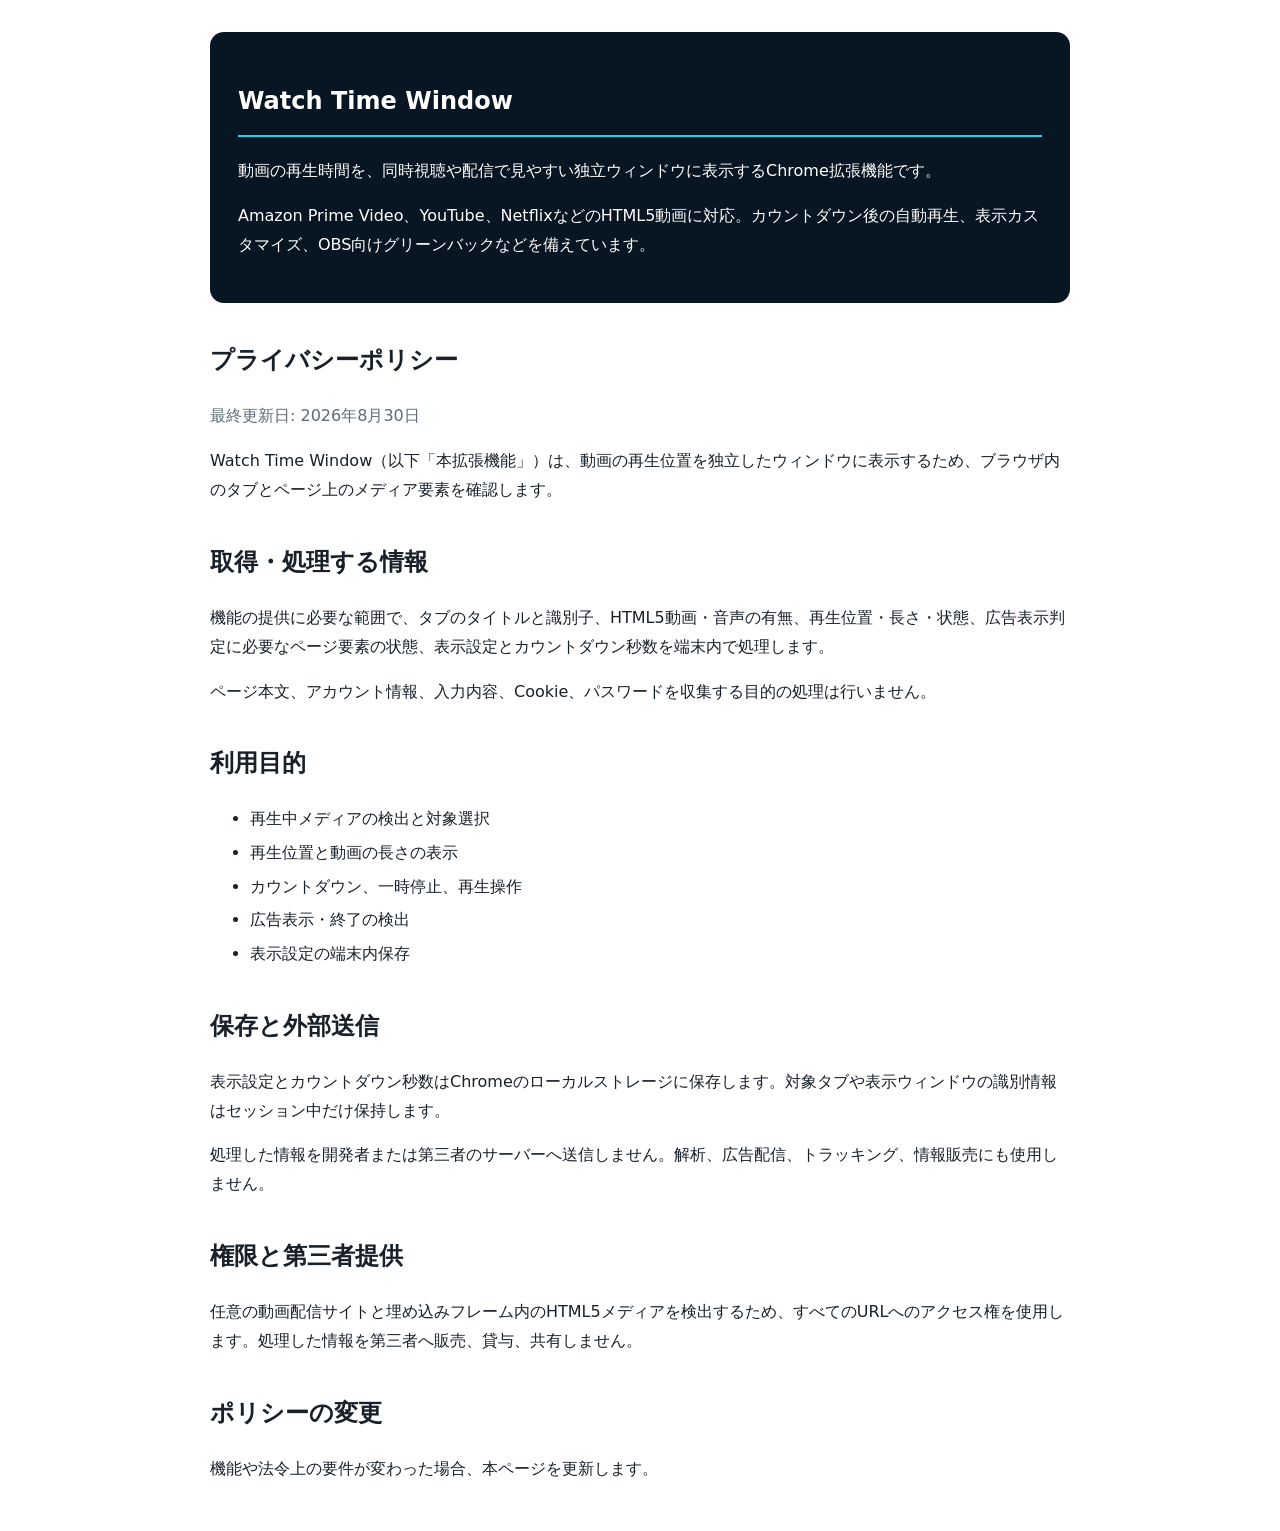
==== index.html @ 79ef9fc5 "Add Watch Time Window introduction and privacy policyｒ" ====
<!doctype html><html lang="ja"><head><meta charset="utf-8"><meta name="viewport" content="width=device-width,initial-scale=1"><title>Watch Time Window</title><style>body{font-family:system-ui,sans-serif;line-height:1.8;max-width:860px;margin:0 auto;padding:32px;color:#18202a}h1{border-bottom:2px solid #18d5f5;padding-bottom:12px}h2{margin-top:36px}li{margin:.3em 0}.hero{background:#081522;color:#fff;padding:28px;border-radius:14px}.muted{color:#5e6b78}</style></head><body><section class="hero"><h1>Watch Time Window</h1><p>動画の再生時間を、同時視聴や配信で見やすい独立ウィンドウに表示するChrome拡張機能です。</p><p>Amazon Prime Video、YouTube、NetflixなどのHTML5動画に対応。カウントダウン後の自動再生、表示カスタマイズ、OBS向けグリーンバックなどを備えています。</p></section><h2>プライバシーポリシー</h2><p class="muted">最終更新日: 2026年8月30日</p><p>Watch Time Window（以下「本拡張機能」）は、動画の再生位置を独立したウィンドウに表示するため、ブラウザ内のタブとページ上のメディア要素を確認します。</p><h2>取得・処理する情報</h2><p>機能の提供に必要な範囲で、タブのタイトルと識別子、HTML5動画・音声の有無、再生位置・長さ・状態、広告表示判定に必要なページ要素の状態、表示設定とカウントダウン秒数を端末内で処理します。</p><p>ページ本文、アカウント情報、入力内容、Cookie、パスワードを収集する目的の処理は行いません。</p><h2>利用目的</h2><ul><li>再生中メディアの検出と対象選択</li><li>再生位置と動画の長さの表示</li><li>カウントダウン、一時停止、再生操作</li><li>広告表示・終了の検出</li><li>表示設定の端末内保存</li></ul><h2>保存と外部送信</h2><p>表示設定とカウントダウン秒数はChromeのローカルストレージに保存します。対象タブや表示ウィンドウの識別情報はセッション中だけ保持します。</p><p>処理した情報を開発者または第三者のサーバーへ送信しません。解析、広告配信、トラッキング、情報販売にも使用しません。</p><h2>権限と第三者提供</h2><p>任意の動画配信サイトと埋め込みフレーム内のHTML5メディアを検出するため、すべてのURLへのアクセス権を使用します。処理した情報を第三者へ販売、貸与、共有しません。</p><h2>ポリシーの変更</h2><p>機能や法令上の要件が変わった場合、本ページを更新します。</p></body></html>
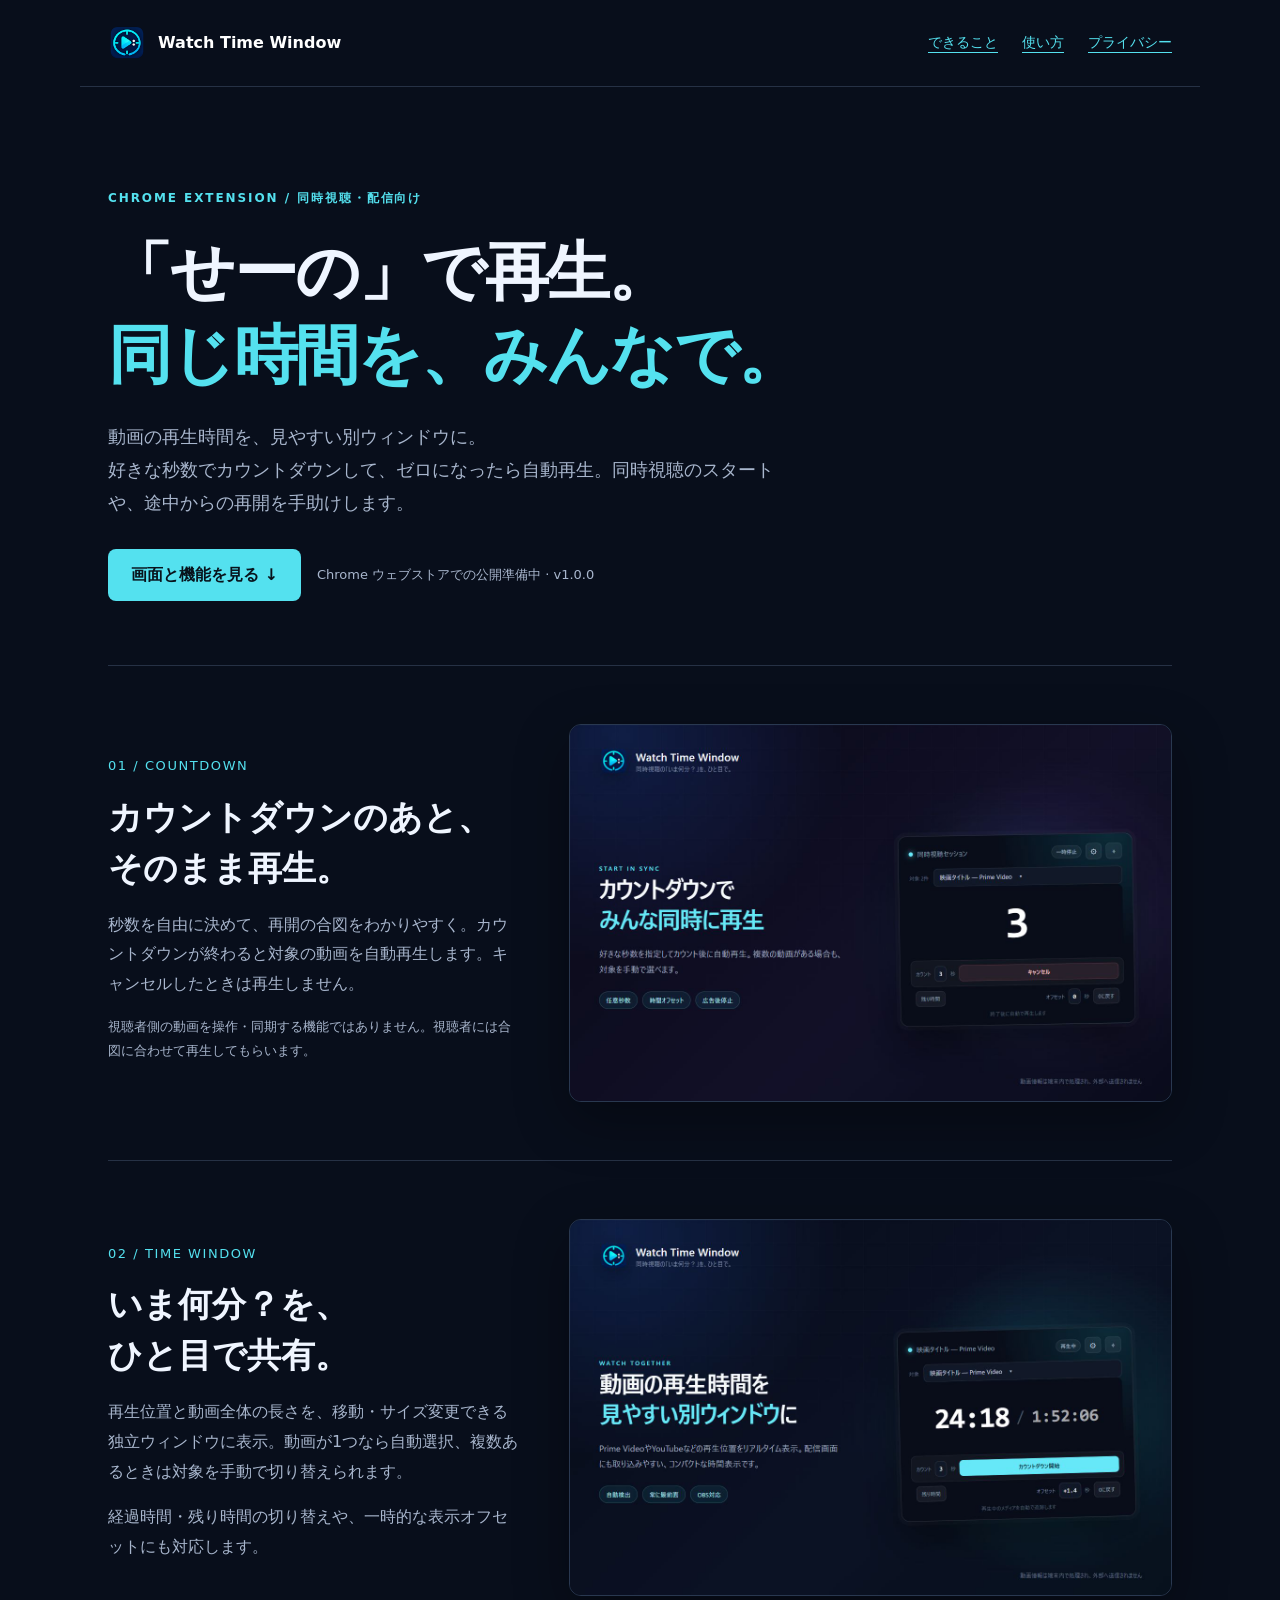
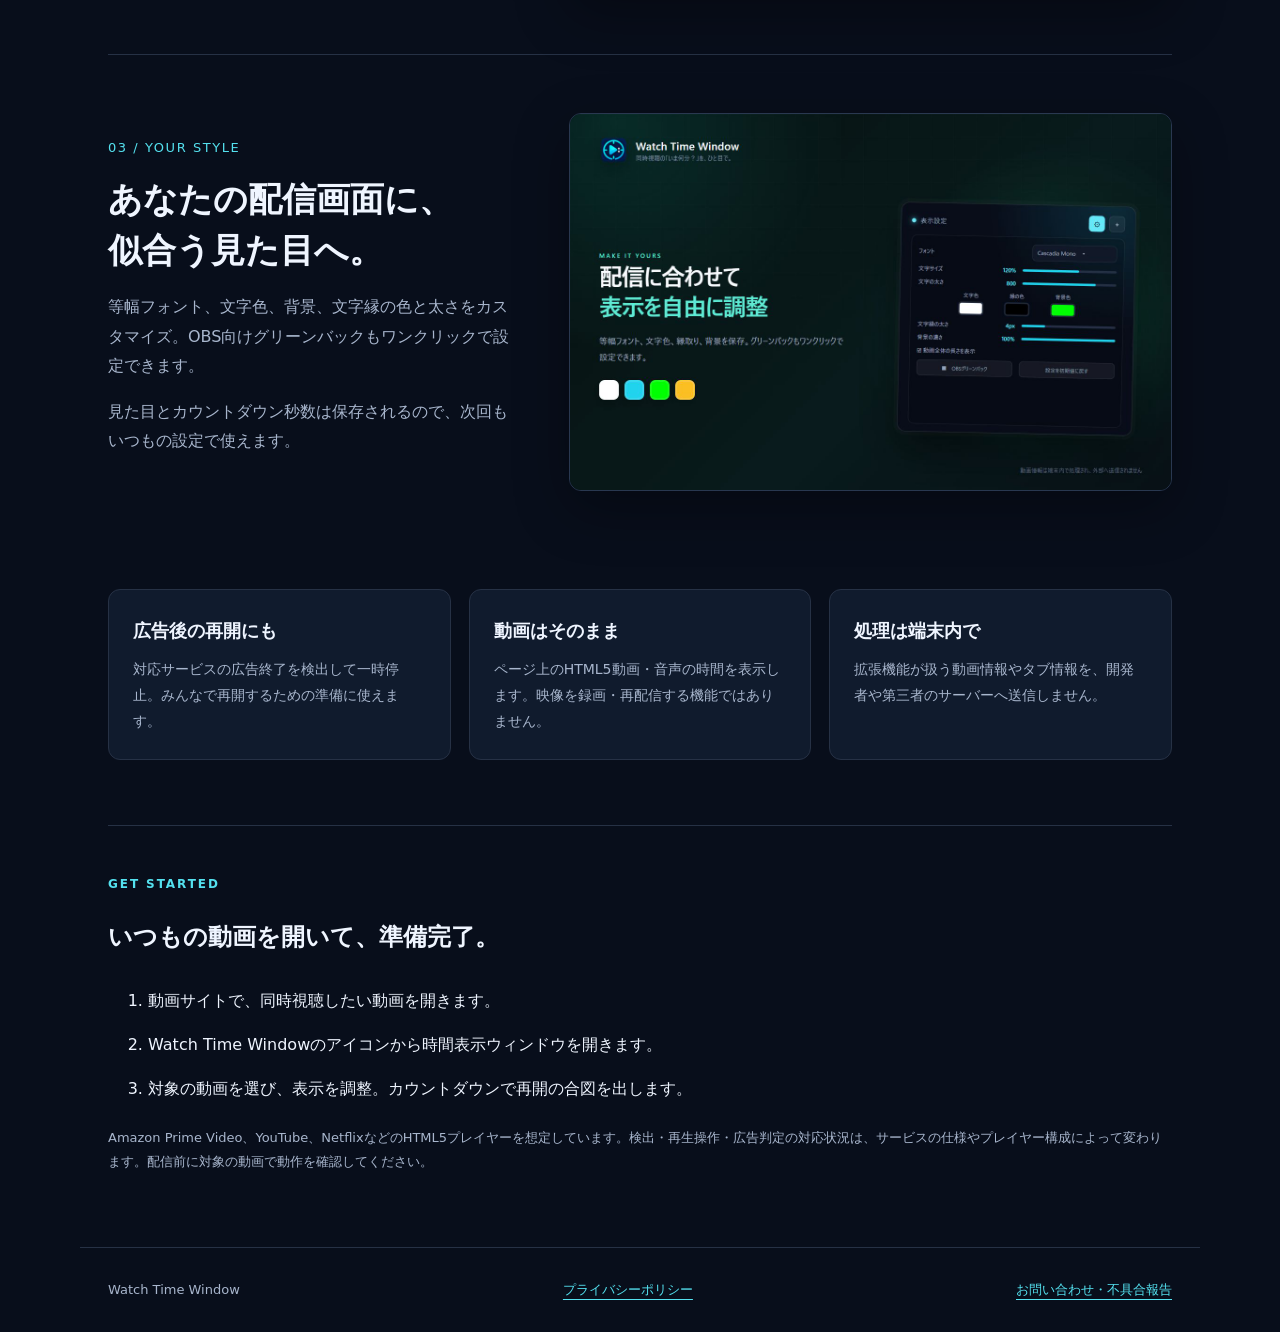
==== commit f4241b04: "feat: スクリーンショット付き紹介ページとプライバシーポリシーを整備" ====
--- a/index.html
+++ b/index.html
@@ -1 +1,23 @@
-<!doctype html><html lang="ja"><head><meta charset="utf-8"><meta name="viewport" content="width=device-width,initial-scale=1"><title>Watch Time Window</title><style>body{font-family:system-ui,sans-serif;line-height:1.8;max-width:860px;margin:0 auto;padding:32px;color:#18202a}h1{border-bottom:2px solid #18d5f5;padding-bottom:12px}h2{margin-top:36px}li{margin:.3em 0}.hero{background:#081522;color:#fff;padding:28px;border-radius:14px}.muted{color:#5e6b78}</style></head><body><section class="hero"><h1>Watch Time Window</h1><p>動画の再生時間を、同時視聴や配信で見やすい独立ウィンドウに表示するChrome拡張機能です。</p><p>Amazon Prime Video、YouTube、NetflixなどのHTML5動画に対応。カウントダウン後の自動再生、表示カスタマイズ、OBS向けグリーンバックなどを備えています。</p></section><h2>プライバシーポリシー</h2><p class="muted">最終更新日: 2026年8月30日</p><p>Watch Time Window（以下「本拡張機能」）は、動画の再生位置を独立したウィンドウに表示するため、ブラウザ内のタブとページ上のメディア要素を確認します。</p><h2>取得・処理する情報</h2><p>機能の提供に必要な範囲で、タブのタイトルと識別子、HTML5動画・音声の有無、再生位置・長さ・状態、広告表示判定に必要なページ要素の状態、表示設定とカウントダウン秒数を端末内で処理します。</p><p>ページ本文、アカウント情報、入力内容、Cookie、パスワードを収集する目的の処理は行いません。</p><h2>利用目的</h2><ul><li>再生中メディアの検出と対象選択</li><li>再生位置と動画の長さの表示</li><li>カウントダウン、一時停止、再生操作</li><li>広告表示・終了の検出</li><li>表示設定の端末内保存</li></ul><h2>保存と外部送信</h2><p>表示設定とカウントダウン秒数はChromeのローカルストレージに保存します。対象タブや表示ウィンドウの識別情報はセッション中だけ保持します。</p><p>処理した情報を開発者または第三者のサーバーへ送信しません。解析、広告配信、トラッキング、情報販売にも使用しません。</p><h2>権限と第三者提供</h2><p>任意の動画配信サイトと埋め込みフレーム内のHTML5メディアを検出するため、すべてのURLへのアクセス権を使用します。処理した情報を第三者へ販売、貸与、共有しません。</p><h2>ポリシーの変更</h2><p>機能や法令上の要件が変わった場合、本ページを更新します。</p></body></html>
+<!doctype html>
+<html lang="ja">
+<head>
+<meta charset="utf-8"><meta name="viewport" content="width=device-width, initial-scale=1">
+<title>Watch Time Window — 同時視聴の再生時間を、見やすく。</title>
+<meta name="description" content="動画の再生時間を別ウィンドウに表示。カウントダウン後の自動再生やOBS向け表示調整ができる、同時視聴配信向けChrome拡張機能。">
+<meta property="og:title" content="Watch Time Window — 同時視聴の再生時間を、見やすく。">
+<meta property="og:type" content="website"><meta property="og:image" content="https://shenna25.github.io/watch-time-window-site/assets/screenshot-3-sync-1280x800.png"><meta name="twitter:card" content="summary_large_image">
+<link rel="icon" href="assets/icon-128.png"><link rel="stylesheet" href="styles.css">
+</head>
+<body>
+<header><a class="brand" href="./"><img src="assets/icon-128.png" width="38" height="38" alt="">Watch Time Window</a><nav aria-label="メインナビゲーション"><a href="#features">できること</a><a href="#usage">使い方</a><a href="privacy.html">プライバシー</a></nav></header>
+<main>
+<section class="hero"><p class="eyebrow">CHROME EXTENSION / 同時視聴・配信向け</p><h1>「せーの」で再生。<br><span>同じ時間を、みんなで。</span></h1><p class="lead">動画の再生時間を、見やすい別ウィンドウに。<br>好きな秒数でカウントダウンして、ゼロになったら自動再生。同時視聴のスタートや、途中からの再開を手助けします。</p><div class="actions"><a class="button" href="#features">画面と機能を見る ↓</a><span class="tag">Chrome ウェブストアでの公開準備中 · v1.0.0</span></div></section>
+<section id="features" aria-label="主な機能">
+<article class="feature"><div><span class="number">01 / COUNTDOWN</span><h2>カウントダウンのあと、<br>そのまま再生。</h2><p>秒数を自由に決めて、再開の合図をわかりやすく。カウントダウンが終わると対象の動画を自動再生します。キャンセルしたときは再生しません。</p><p class="note">視聴者側の動画を操作・同期する機能ではありません。視聴者には合図に合わせて再生してもらいます。</p></div><a href="assets/screenshot-3-sync-1280x800.png" aria-label="カウントダウン画像を拡大"><img src="assets/screenshot-3-sync-1280x800.png" width="1280" height="800" alt="カウントダウンでみんなの再開を合図。表示ウィンドウに大きく3を表示"></a></article>
+<article class="feature"><div><span class="number">02 / TIME WINDOW</span><h2>いま何分？を、<br>ひと目で共有。</h2><p>再生位置と動画全体の長さを、移動・サイズ変更できる独立ウィンドウに表示。動画が1つなら自動選択、複数あるときは対象を手動で切り替えられます。</p><p>経過時間・残り時間の切り替えや、一時的な表示オフセットにも対応します。</p></div><a href="assets/screenshot-1-main-1280x800.png" aria-label="再生時間表示画像を拡大"><img src="assets/screenshot-1-main-1280x800.png" width="1280" height="800" loading="lazy" alt="動画の再生時間を見やすい別ウィンドウに表示した画面"></a></article>
+<article class="feature"><div><span class="number">03 / YOUR STYLE</span><h2>あなたの配信画面に、<br>似合う見た目へ。</h2><p>等幅フォント、文字色、背景、文字縁の色と太さをカスタマイズ。OBS向けグリーンバックもワンクリックで設定できます。</p><p>見た目とカウントダウン秒数は保存されるので、次回もいつもの設定で使えます。</p></div><a href="assets/screenshot-2-customize-1280x800.png" aria-label="表示調整画像を拡大"><img src="assets/screenshot-2-customize-1280x800.png" width="1280" height="800" loading="lazy" alt="配信に合わせて表示色や文字縁を調整する設定画面"></a></article>
+</section>
+<section class="extras" aria-label="その他の特徴"><div class="grid"><article class="card"><h3>広告後の再開にも</h3><p>対応サービスの広告終了を検出して一時停止。みんなで再開するための準備に使えます。</p></article><article class="card"><h3>動画はそのまま</h3><p>ページ上のHTML5動画・音声の時間を表示します。映像を録画・再配信する機能ではありません。</p></article><article class="card"><h3>処理は端末内で</h3><p>拡張機能が扱う動画情報やタブ情報を、開発者や第三者のサーバーへ送信しません。</p></article></div></section>
+<section class="steps" id="usage"><p class="eyebrow">GET STARTED</p><h2>いつもの動画を開いて、準備完了。</h2><ol><li>動画サイトで、同時視聴したい動画を開きます。</li><li>Watch Time Windowのアイコンから時間表示ウィンドウを開きます。</li><li>対象の動画を選び、表示を調整。カウントダウンで再開の合図を出します。</li></ol><p class="note">Amazon Prime Video、YouTube、NetflixなどのHTML5プレイヤーを想定しています。検出・再生操作・広告判定の対応状況は、サービスの仕様やプレイヤー構成によって変わります。配信前に対象の動画で動作を確認してください。</p></section>
+</main><footer><span>Watch Time Window</span><a href="privacy.html">プライバシーポリシー</a><a href="https://github.com/shenna25/watch-time-window-site/issues">お問い合わせ・不具合報告</a></footer>
+</body></html>
--- a/styles.css
+++ b/styles.css
@@ -0,0 +1 @@
+:root{color-scheme:dark;--bg:#080e1b;--panel:#101b2d;--text:#eff5ff;--muted:#a8b6cd;--accent:#54e1ef}*{box-sizing:border-box}html{scroll-behavior:smooth;scroll-padding-top:24px}body{margin:0;background:var(--bg);color:var(--text);font:16px/1.85 system-ui,-apple-system,sans-serif}a{color:var(--accent);text-underline-offset:5px}a:hover{color:white}a:focus-visible{outline:3px solid var(--accent);outline-offset:6px}header,main,footer{max-width:1120px;margin:auto;padding-inline:28px}header{display:flex;align-items:center;justify-content:space-between;gap:20px;padding-block:24px;border-bottom:1px solid #263145}.brand{display:flex;align-items:center;gap:12px;color:white;text-decoration:none;font-weight:750}.brand img{width:38px;height:38px}nav{display:flex;gap:24px;font-size:14px}.hero{padding:88px 0 64px;max-width:920px}.eyebrow{color:var(--accent);font-size:12px;letter-spacing:.16em;font-weight:700}.hero h1{font-size:clamp(34px,5.8vw,64px);line-height:1.3;letter-spacing:-.035em;margin:22px 0}.hero h1 span{color:var(--accent)}.lead{color:var(--muted);font-size:18px;max-width:670px}.actions{display:flex;gap:16px;align-items:center;flex-wrap:wrap;margin-top:30px}.button{display:inline-block;padding:11px 23px;border-radius:8px;background:var(--accent);color:#08131c;text-decoration:none;font-weight:750}.button:hover{background:white;color:#08131c}.tag{font-size:13px;color:var(--muted)}.feature{display:grid;grid-template-columns:1fr 1.45fr;gap:45px;align-items:center;padding:58px 0;border-top:1px solid #263145}.feature h2{font-size:clamp(25px,3vw,34px);line-height:1.5;margin:12px 0}.feature p{color:var(--muted)}.feature img{width:100%;height:auto;display:block;border-radius:12px;border:1px solid #293850;box-shadow:0 18px 55px #0005}.feature a{display:block}.number{color:var(--accent);font-size:13px;letter-spacing:.12em}.extras{padding:40px 0 65px}.grid{display:grid;grid-template-columns:repeat(3,1fr);gap:18px}.card{background:var(--panel);border:1px solid #263145;border-radius:12px;padding:24px}.card h3{font-size:18px;margin:0 0 10px}.card p{font-size:14px;color:var(--muted);margin:0}.steps{padding:35px 0 60px;border-top:1px solid #263145}.steps li{padding:7px 0}.note{font-size:13px;color:var(--muted)}footer{padding-block:30px;display:flex;justify-content:space-between;gap:20px;border-top:1px solid #263145;font-size:13px;color:var(--muted)}.document{max-width:800px;padding-block:55px 80px}.document h1{font-size:32px}.document h2{margin-top:36px;font-size:22px}.document p,.document li{color:#c3cee0}@media(max-width:720px){header,main,footer{padding-inline:20px}header{align-items:flex-start;flex-direction:column;gap:12px}nav{gap:20px}.hero{padding:48px 0}.hero h1 br{display:none}.feature{grid-template-columns:1fr;gap:20px;padding:36px 0}.grid{grid-template-columns:1fr}.lead{font-size:16px}footer{flex-direction:column;gap:8px}}@media(prefers-reduced-motion:reduce){html{scroll-behavior:auto}}
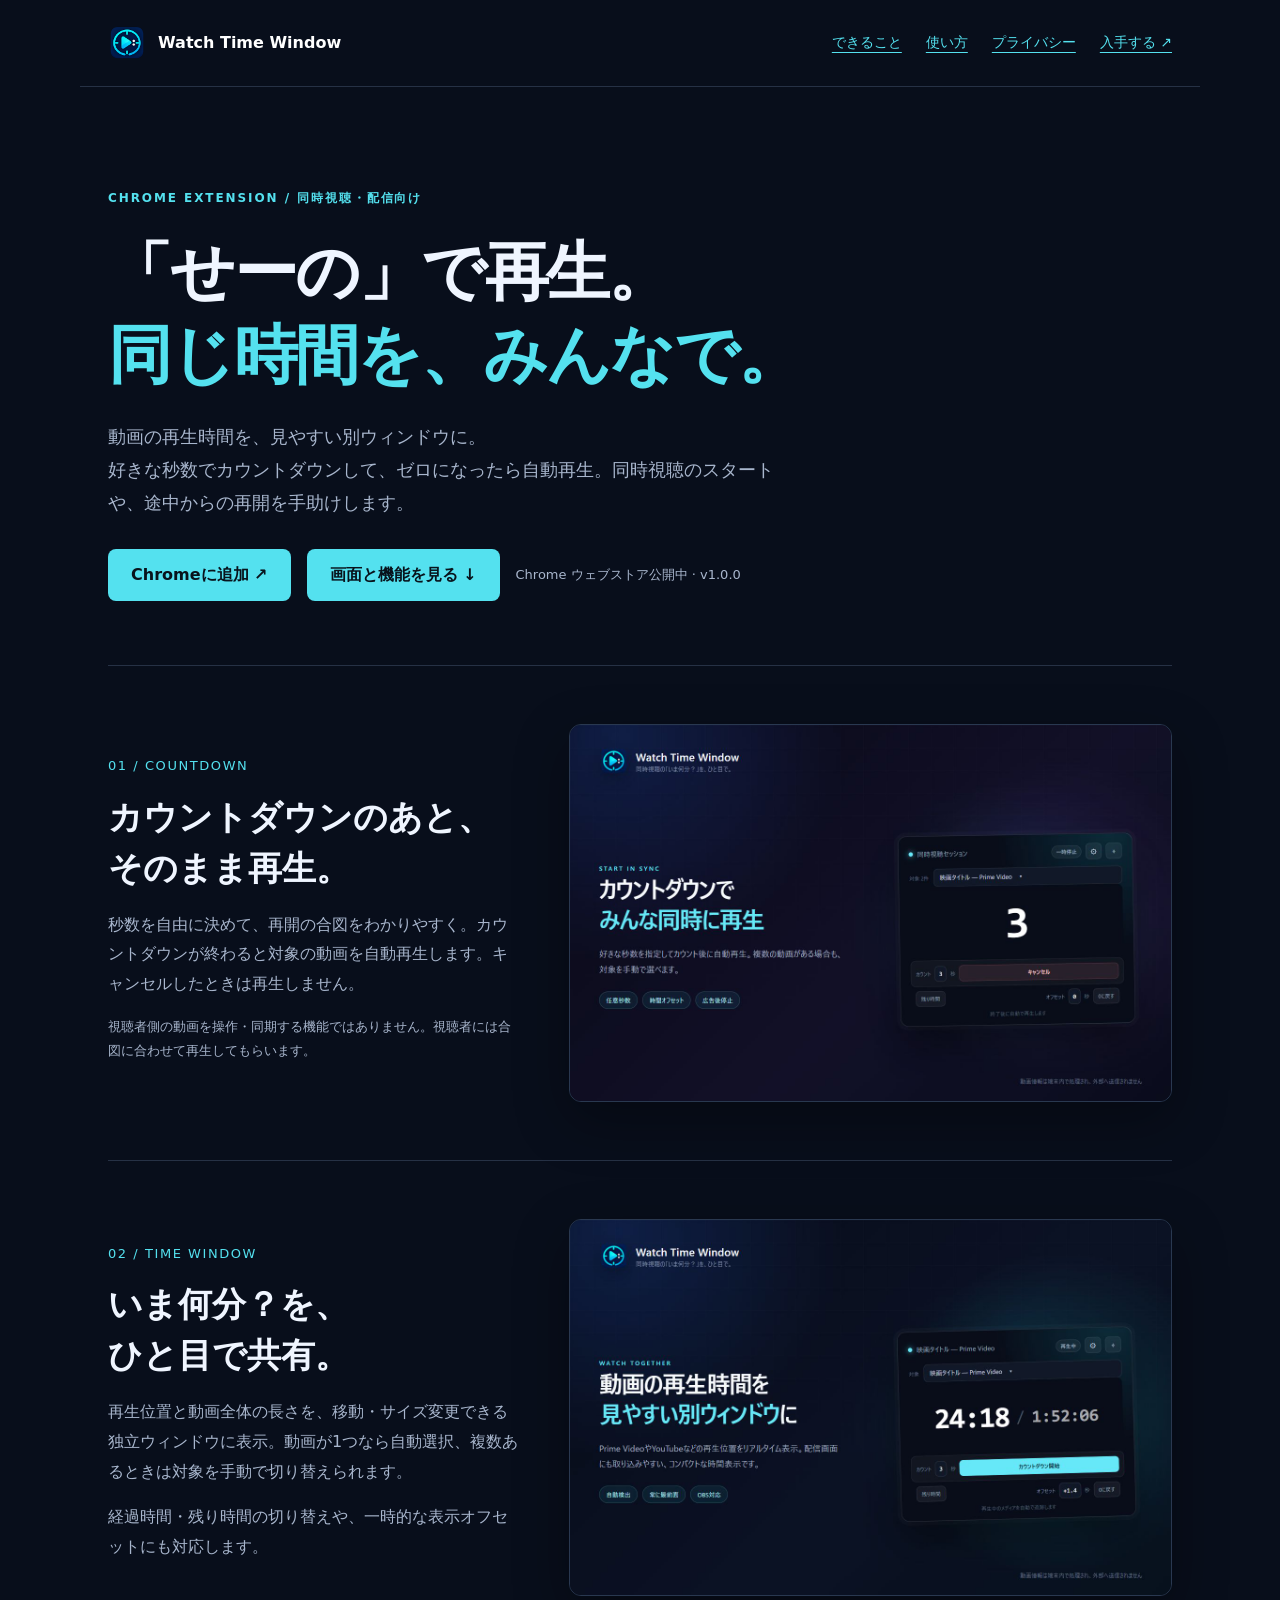
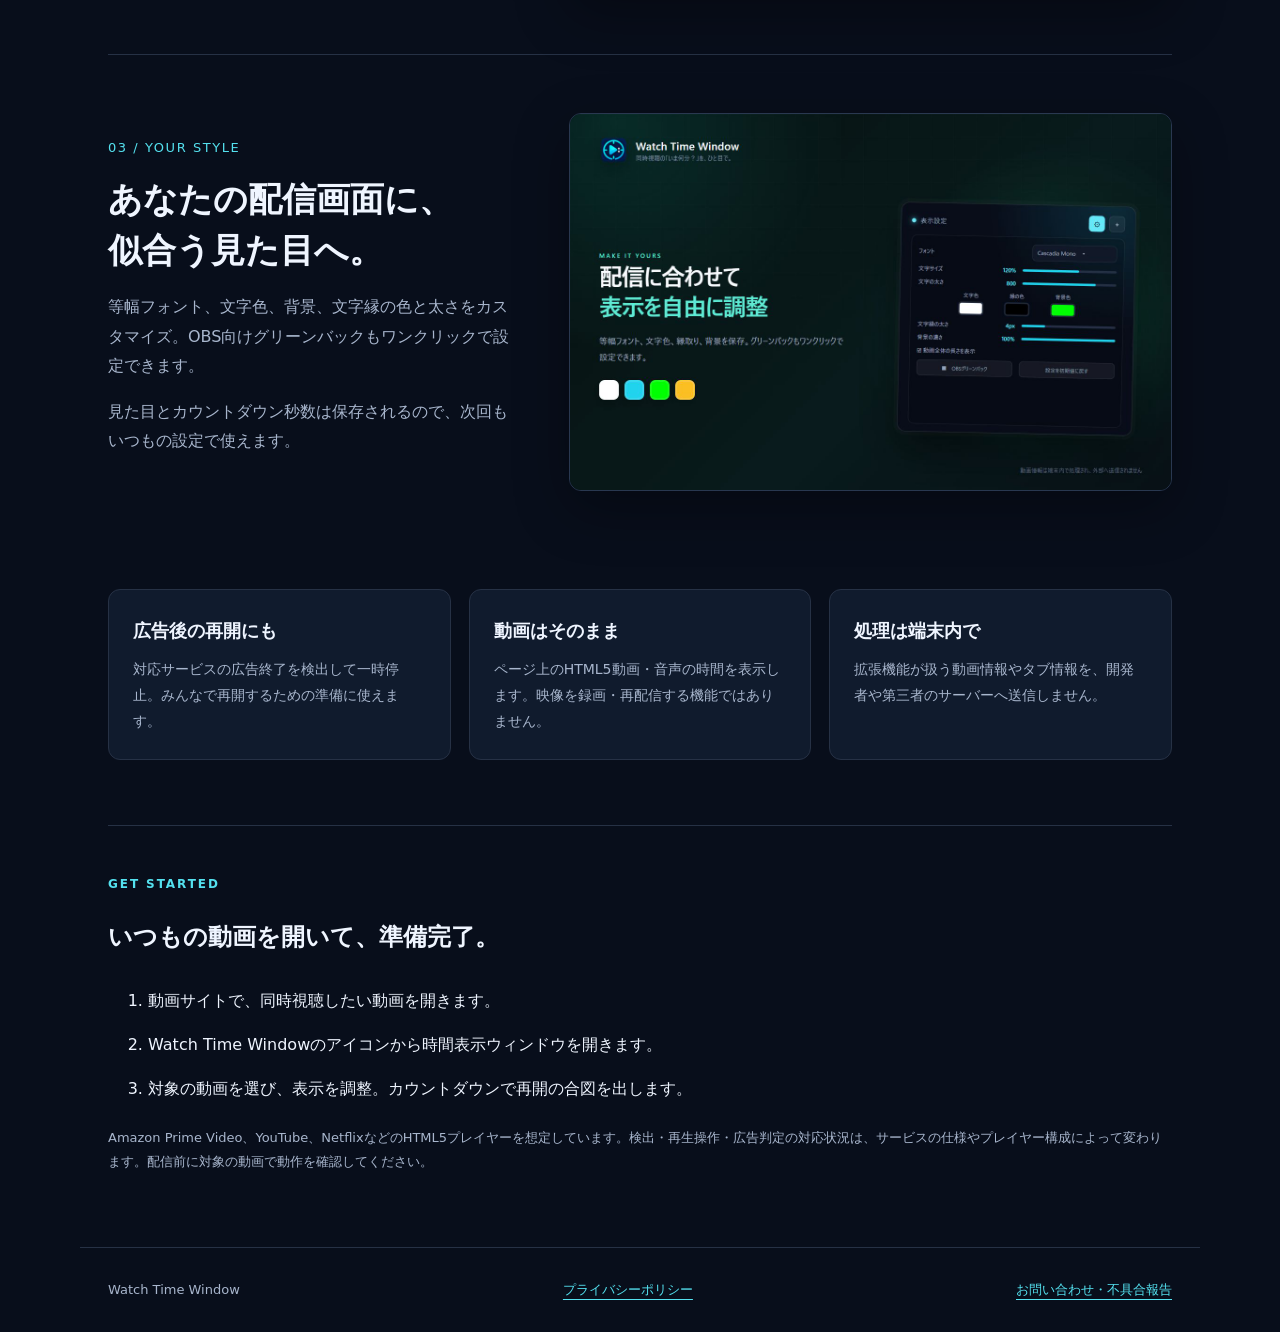
==== commit fc1449c9: "feat: Chrome Web Storeへのリンクを追加" ====
--- a/index.html
+++ b/index.html
@@ -9,9 +9,9 @@
 <link rel="icon" href="assets/icon-128.png"><link rel="stylesheet" href="styles.css">
 </head>
 <body>
-<header><a class="brand" href="./"><img src="assets/icon-128.png" width="38" height="38" alt="">Watch Time Window</a><nav aria-label="メインナビゲーション"><a href="#features">できること</a><a href="#usage">使い方</a><a href="privacy.html">プライバシー</a></nav></header>
+<header><a class="brand" href="./"><img src="assets/icon-128.png" width="38" height="38" alt="">Watch Time Window</a><nav aria-label="メインナビゲーション"><a href="#features">できること</a><a href="#usage">使い方</a><a href="privacy.html">プライバシー</a><a href="https://chromewebstore.google.com/detail/bpnphfpalblagajlkalkkjpapmiennlk?utm_source=website" target="_blank" rel="noopener">入手する ↗</a></nav></header>
 <main>
-<section class="hero"><p class="eyebrow">CHROME EXTENSION / 同時視聴・配信向け</p><h1>「せーの」で再生。<br><span>同じ時間を、みんなで。</span></h1><p class="lead">動画の再生時間を、見やすい別ウィンドウに。<br>好きな秒数でカウントダウンして、ゼロになったら自動再生。同時視聴のスタートや、途中からの再開を手助けします。</p><div class="actions"><a class="button" href="#features">画面と機能を見る ↓</a><span class="tag">Chrome ウェブストアでの公開準備中 · v1.0.0</span></div></section>
+<section class="hero"><p class="eyebrow">CHROME EXTENSION / 同時視聴・配信向け</p><h1>「せーの」で再生。<br><span>同じ時間を、みんなで。</span></h1><p class="lead">動画の再生時間を、見やすい別ウィンドウに。<br>好きな秒数でカウントダウンして、ゼロになったら自動再生。同時視聴のスタートや、途中からの再開を手助けします。</p><div class="actions"><a class="button" href="https://chromewebstore.google.com/detail/bpnphfpalblagajlkalkkjpapmiennlk?utm_source=website" target="_blank" rel="noopener">Chromeに追加 ↗</a><a class="button" href="#features">画面と機能を見る ↓</a><span class="tag">Chrome ウェブストア公開中 · v1.0.0</span></div></section>
 <section id="features" aria-label="主な機能">
 <article class="feature"><div><span class="number">01 / COUNTDOWN</span><h2>カウントダウンのあと、<br>そのまま再生。</h2><p>秒数を自由に決めて、再開の合図をわかりやすく。カウントダウンが終わると対象の動画を自動再生します。キャンセルしたときは再生しません。</p><p class="note">視聴者側の動画を操作・同期する機能ではありません。視聴者には合図に合わせて再生してもらいます。</p></div><a href="assets/screenshot-3-sync-1280x800.png" aria-label="カウントダウン画像を拡大"><img src="assets/screenshot-3-sync-1280x800.png" width="1280" height="800" alt="カウントダウンでみんなの再開を合図。表示ウィンドウに大きく3を表示"></a></article>
 <article class="feature"><div><span class="number">02 / TIME WINDOW</span><h2>いま何分？を、<br>ひと目で共有。</h2><p>再生位置と動画全体の長さを、移動・サイズ変更できる独立ウィンドウに表示。動画が1つなら自動選択、複数あるときは対象を手動で切り替えられます。</p><p>経過時間・残り時間の切り替えや、一時的な表示オフセットにも対応します。</p></div><a href="assets/screenshot-1-main-1280x800.png" aria-label="再生時間表示画像を拡大"><img src="assets/screenshot-1-main-1280x800.png" width="1280" height="800" loading="lazy" alt="動画の再生時間を見やすい別ウィンドウに表示した画面"></a></article>
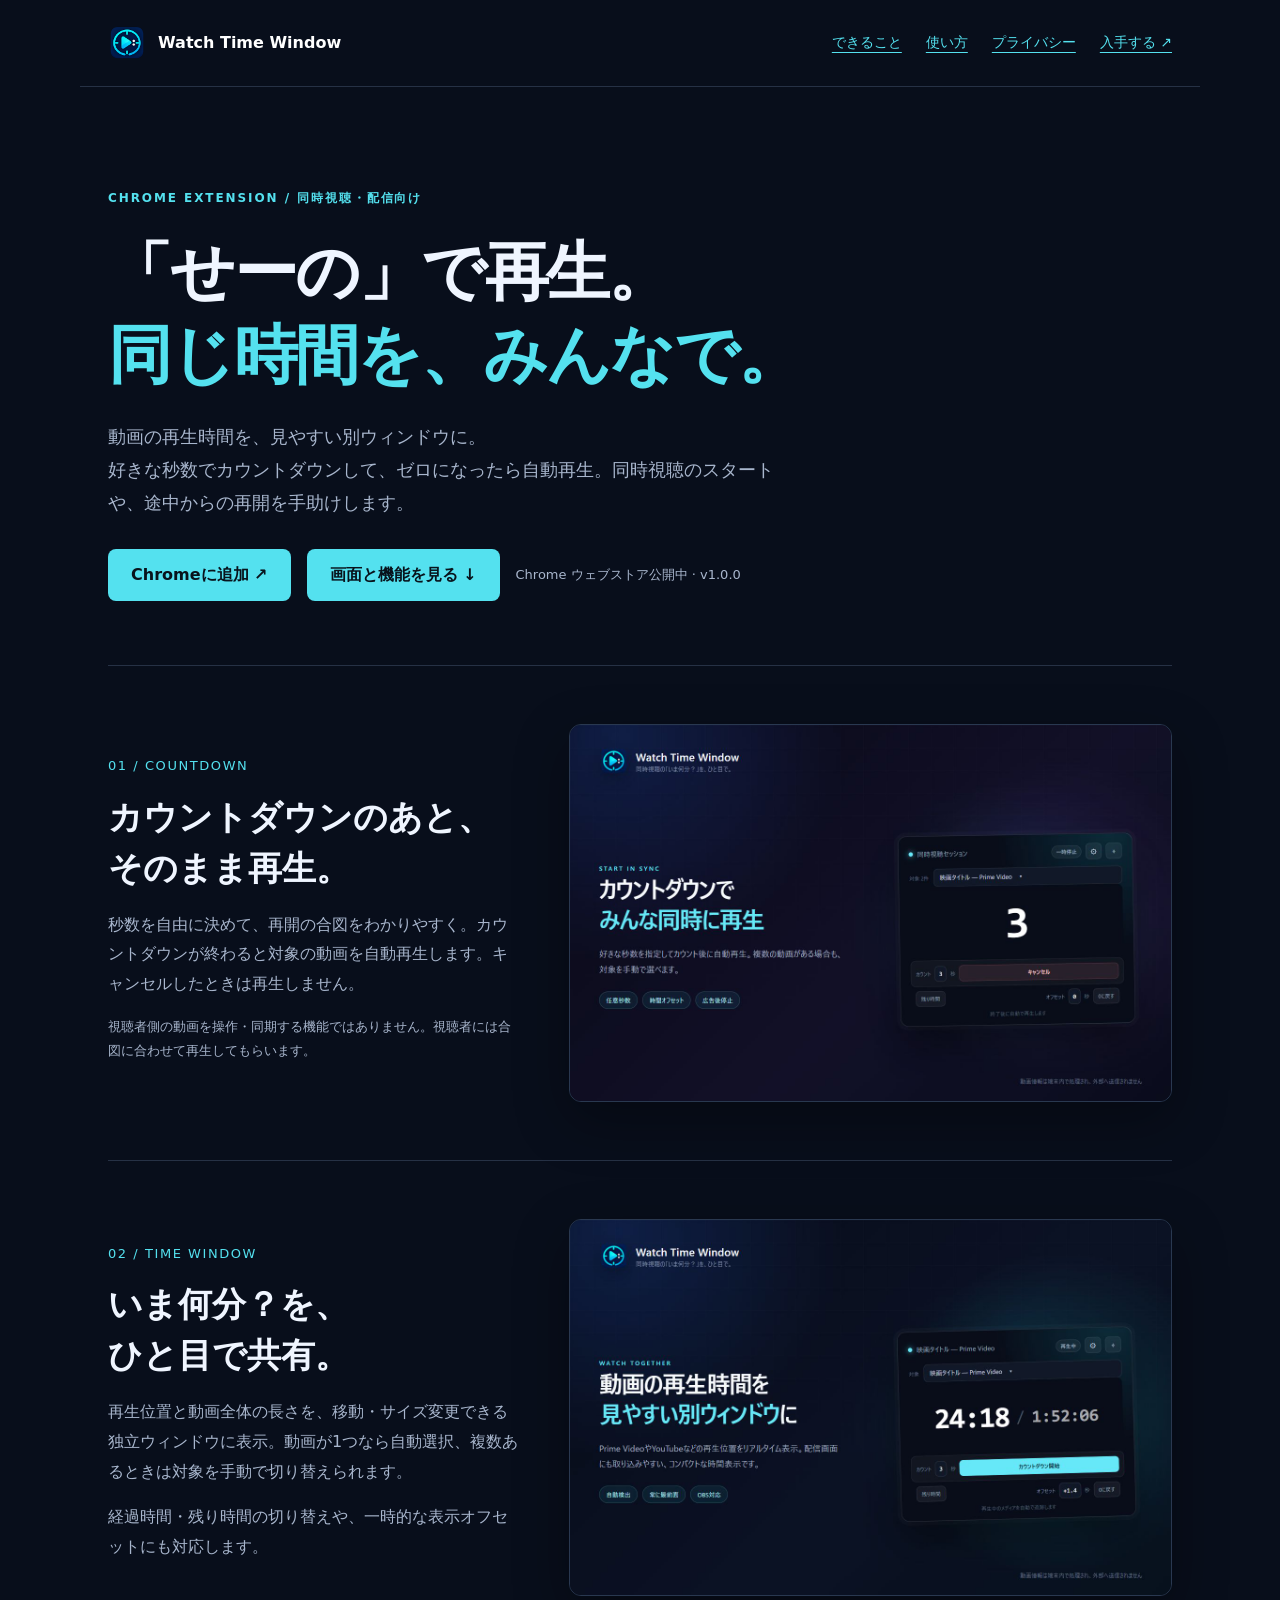
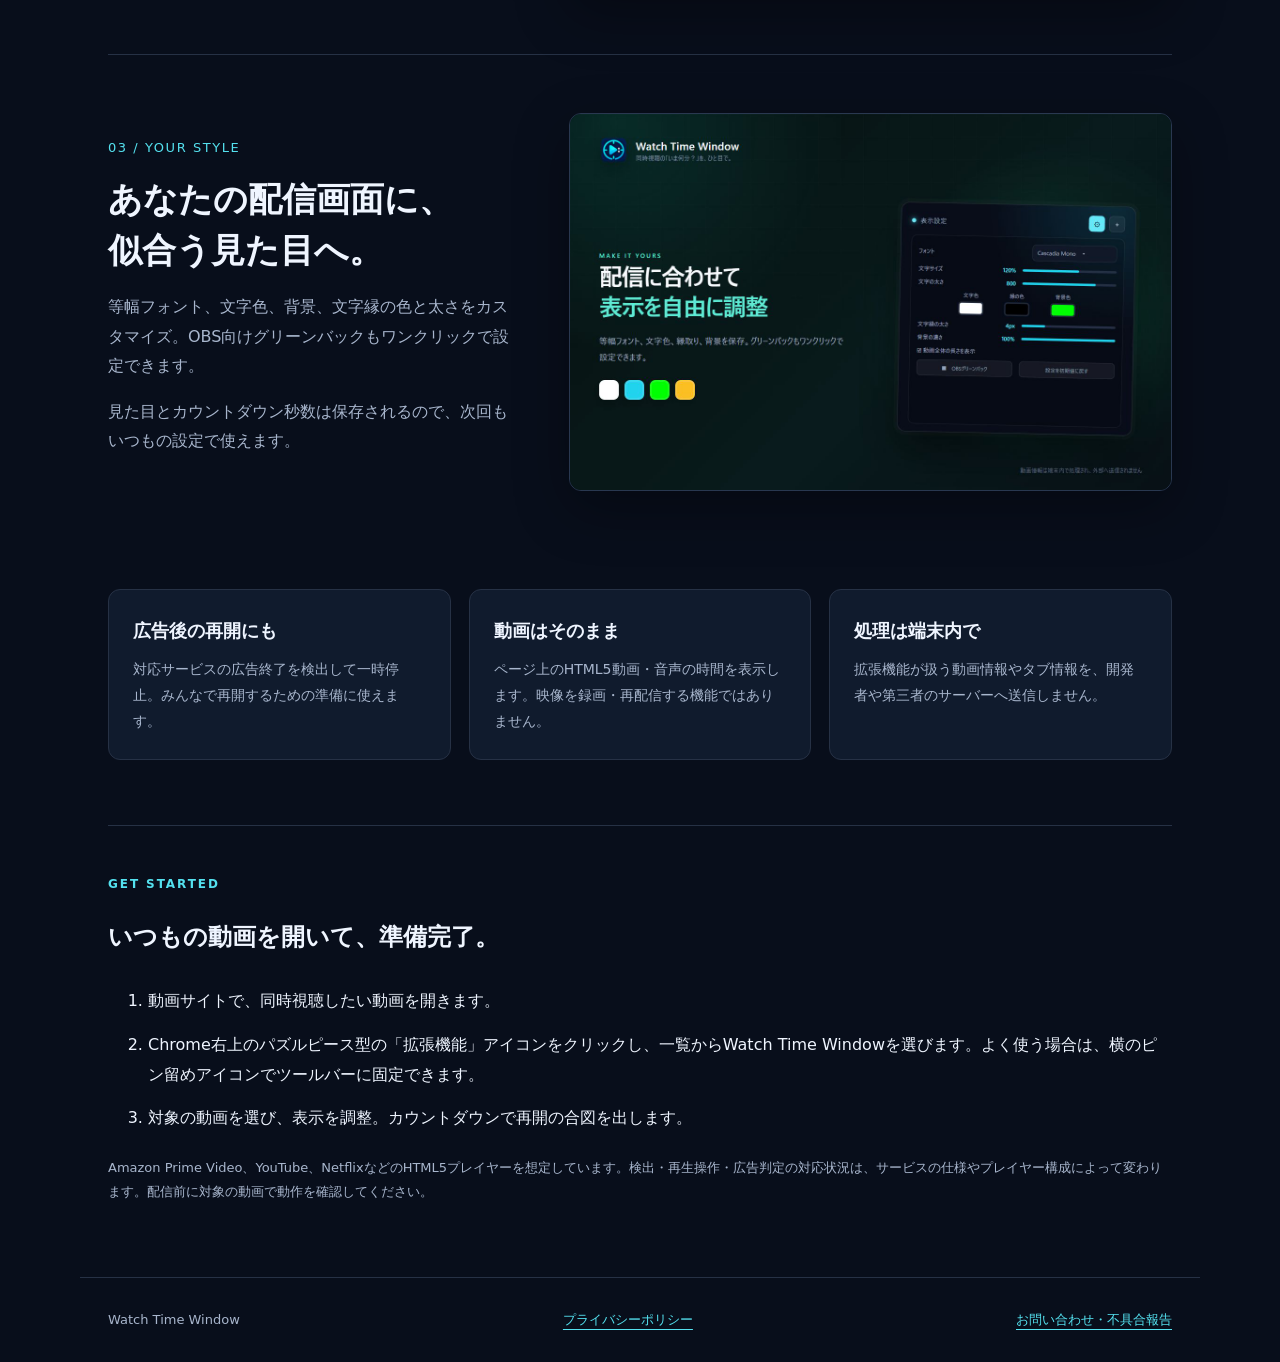
==== commit ba9db1f5: "docs: 拡張機能の開き方を具体化" ====
--- a/index.html
+++ b/index.html
@@ -18,6 +18,6 @@
 <article class="feature"><div><span class="number">03 / YOUR STYLE</span><h2>あなたの配信画面に、<br>似合う見た目へ。</h2><p>等幅フォント、文字色、背景、文字縁の色と太さをカスタマイズ。OBS向けグリーンバックもワンクリックで設定できます。</p><p>見た目とカウントダウン秒数は保存されるので、次回もいつもの設定で使えます。</p></div><a href="assets/screenshot-2-customize-1280x800.png" aria-label="表示調整画像を拡大"><img src="assets/screenshot-2-customize-1280x800.png" width="1280" height="800" loading="lazy" alt="配信に合わせて表示色や文字縁を調整する設定画面"></a></article>
 </section>
 <section class="extras" aria-label="その他の特徴"><div class="grid"><article class="card"><h3>広告後の再開にも</h3><p>対応サービスの広告終了を検出して一時停止。みんなで再開するための準備に使えます。</p></article><article class="card"><h3>動画はそのまま</h3><p>ページ上のHTML5動画・音声の時間を表示します。映像を録画・再配信する機能ではありません。</p></article><article class="card"><h3>処理は端末内で</h3><p>拡張機能が扱う動画情報やタブ情報を、開発者や第三者のサーバーへ送信しません。</p></article></div></section>
-<section class="steps" id="usage"><p class="eyebrow">GET STARTED</p><h2>いつもの動画を開いて、準備完了。</h2><ol><li>動画サイトで、同時視聴したい動画を開きます。</li><li>Watch Time Windowのアイコンから時間表示ウィンドウを開きます。</li><li>対象の動画を選び、表示を調整。カウントダウンで再開の合図を出します。</li></ol><p class="note">Amazon Prime Video、YouTube、NetflixなどのHTML5プレイヤーを想定しています。検出・再生操作・広告判定の対応状況は、サービスの仕様やプレイヤー構成によって変わります。配信前に対象の動画で動作を確認してください。</p></section>
+<section class="steps" id="usage"><p class="eyebrow">GET STARTED</p><h2>いつもの動画を開いて、準備完了。</h2><ol><li>動画サイトで、同時視聴したい動画を開きます。</li><li>Chrome右上のパズルピース型の「拡張機能」アイコンをクリックし、一覧からWatch Time Windowを選びます。よく使う場合は、横のピン留めアイコンでツールバーに固定できます。</li><li>対象の動画を選び、表示を調整。カウントダウンで再開の合図を出します。</li></ol><p class="note">Amazon Prime Video、YouTube、NetflixなどのHTML5プレイヤーを想定しています。検出・再生操作・広告判定の対応状況は、サービスの仕様やプレイヤー構成によって変わります。配信前に対象の動画で動作を確認してください。</p></section>
 </main><footer><span>Watch Time Window</span><a href="privacy.html">プライバシーポリシー</a><a href="https://github.com/shenna25/watch-time-window-site/issues">お問い合わせ・不具合報告</a></footer>
 </body></html>
